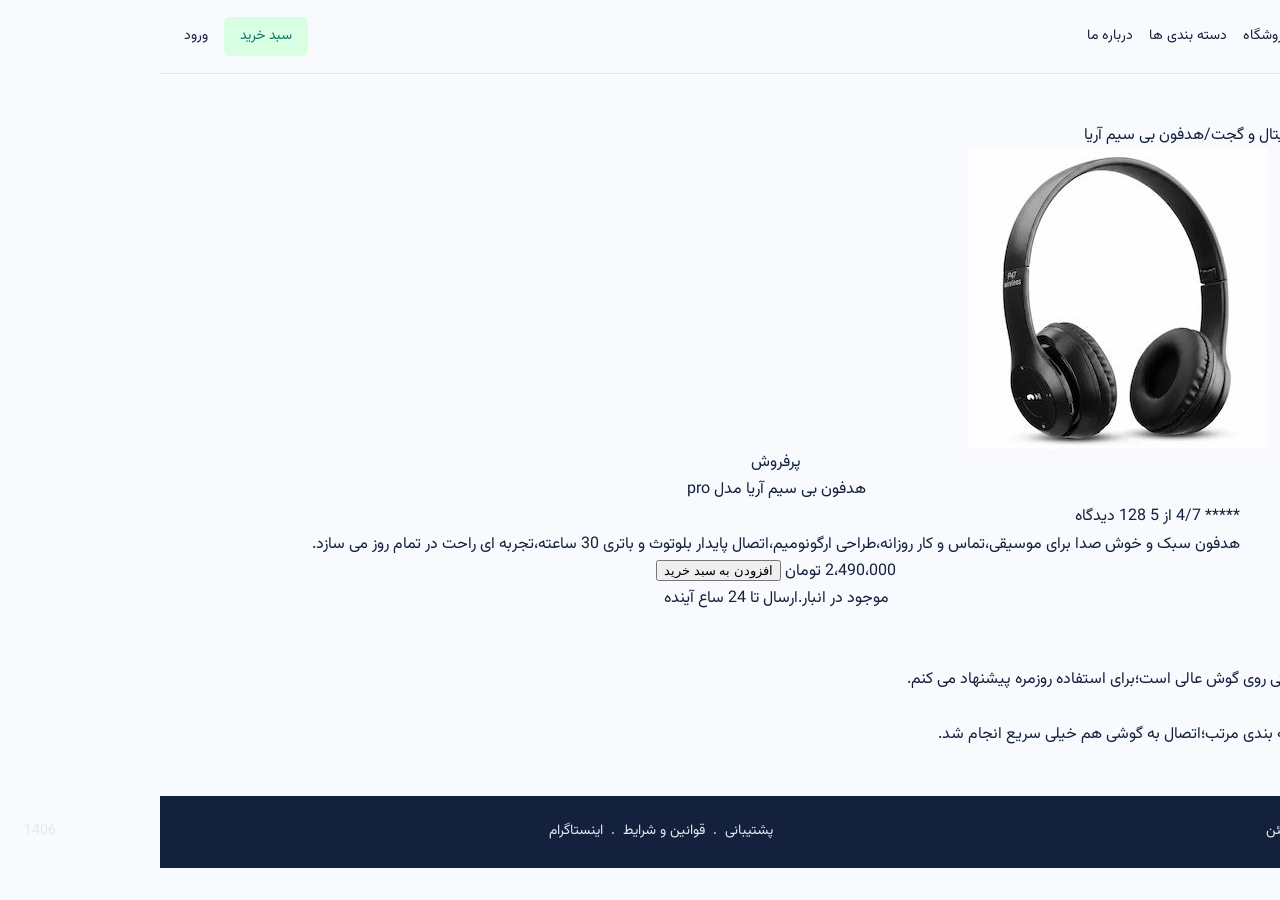
==== product.html @ 800656cb "completing product.html interactive gallery with radio" ====
<!DOCTYPE html>
<html lang="fa" dir="rtl">
  <head>
    <meta charset="UTF-8" />
    <meta http-equiv="X-UA-Compatible" content="IE=edge" />
    <meta name="viewport" content="width=device-width, initial-scale=1.0" />
    <title>بازارینو/هدفون بی سیم آریا</title>
    <link rel="stylesheet" href="./css/reset.css" />
    <link rel="stylesheet" href="./css/style.css" />
  </head>
  <body>
    <header class="header">
      <div class="header__inner">
        <a href="#" class="header__logo">بازارینو</a>
        <nav class="header-nav">
          <a href="#" class="header__link">خانه</a>
          <a href="#" class="header__link">فروشگاه</a>
          <a href="#" class="header__link">دسته بندی ها </a>
          <a href="#" class="header__link">درباره ما</a>
        </nav>
        <div class="header__actions">
          <a href="./register.html" class="header__cart">سبد خرید</a>
          <a href="#" class="header__login">ورود</a>
        </div>
      </div>
    </header>
    <main class="main">
      <div class="container">
        <nav class="breadcrumb">خانه/دیجیتال و گجت/هدفون بی سیم آریا</nav>
        <section class="product">
            <div class="gallery">
                <input type="radio" class="gallery__radio" name="gallery" id="img1" checked>
                <input type="radio" class="gallery__radio" name="gallery" id="img2">
                <input type="radio" class="gallery__radio" name="gallery" id="img3">
                <div class="gallery__thumbs">
                    <label for="img1" class="gallery__thumb gallery__thumb--1"><img src="./asset/headphone.jpg" alt="headphone front view"/></label>
                    <label for="img2" class="gallery__thumb gallery__thumb--2"><img src="./asset/headphone-2.jpg" alt="headphone white view"/></label>
                    <label for="img3" class="gallery__thumb gallery__thumb--3"><img src="./asset/headphone-3.jpg" alt="headphone top view"/></label>
                </div>
                <div class="gallery__main">
                    <div class="gallery__slide gallery__slide--1"><img src="./asset/headphone.jpg" alt="headphone front view"/></div>
                    <div class="gallery__slide gallery__slide--2"><img src="./asset/headphone-2.jpg" alt="headphone white view"/></div>
                    <div class="gallery__slide gallery__slide--3"><img src="./asset/headphone-3.jpg" alt="headphone top view"/></div>
                </div>
            </div>
            <div class="product__info">
              <span class="badge">پرفروش</span>
              <h1 class="priduct__title">هدفون بی سیم آریا مدل pro</h1>
              <div class="product__rating">
                <span class="product__stars">*****</span>
                <span class="product__score">4/7 از 5</span>
                <span class="product__count">128 دیدگاه</span>
                <p class="product__description">
                  هدفون سبک و خوش صدا برای موسیقی،تماس و کار روزانه،طراحی
                  ارگونومیم،اتصال پایدار بلوتوث و باتری 30 ساعته،تجربه ای راحت در
                  تمام روز می سازد.
                </p>
              </div>
              <div class="product__buy">
                <span class="product__price">2،490،000 تومان</span>
                <button class="button__button--primary" type="button">
                  افزودن به سبد خرید
                </button>
              </div>
              <p class="product__availabel">
                موجود در انبار.ارسال تا 24 ساع آینده
              </p>
            </div>
            </div>
        </section>
        <section class="reviews">
          <h2 class="review__title">دیدگاه کاربران</h2>
          <article class="review">
            <div class="review__header">
              <span class="review__autor">رها محمدی</span>
              <span class="review__rate">*****</span>
              <p class="review__text">
                کیفیت صدا و راحتی روی گوش عالی است؛برای استفاده روزمره پیشنهاد
                می کنم.
              </p>
            </div>
          </article>
          <article class="review">
            <div class="review__header">
              <span class="review__autor">امیر رضایی</span>
              <span class="review__rate">*****</span>
              <p class="review__text">
                باتری خوب و بسته بندی مرتب؛اتصال به گوشی هم خیلی سریع انجام شد.
              </p>
            </div>
          </article>
        </section>
      </div>
    </main>
    <footer class="footer">
      <div class="footer__inner">
        <p class="footer__text">بازارینو؛خرید ساده و مطمئن</p>
        <ul class="footer__links">
          <li><a href="#"></a>پشتیبانی</li>
          <li><a href="#"></a>قوانین و شرایط</li>
          <li><a href="#"></a>اینستاگرام</li>
        </ul>
        <p class="footer__year">1406</p>
      </div>
    </footer>
  </body>
</html>
---- css/style.css ----
* {
  box-sizing: border-box;
}
@font-face {
  font-family: Vazirmatn;
  src: url(../fonts/webfonts/Vazirmatn-Regular.woff2);
  font-weight: 400;
  font-display: swap;
}
@font-face {
  font-family: Vazirmatn;
  src: url(../fonts/webfonts/Vazirmatn-ExtraBold.woff2);
  font-weight: 600;
  font-display: swap;
}
@font-face {
  font-family: Vazirmatn;
  src: url(../fonts/webfonts/Vazirmatn-ExtraBold.woff2);
  font-weight: 800;
}
/*====css var====*/
:root {
  --color-bg: #f8fafd;
  --color-surface: #f8fafd;
  --color-text: #14213d;
  --color-text-muted: #64748b;
  --color-primary: #0f766e;
  --color-primary-hover: #f59e0b;
  --color-border: #e5e7eb;
  --color-footer: #01172a;
  --color-footer-text: #e2e8f0;

  --space-0: 4px;
  --space-1: 8px;
  --space-2: 16px;
  --space-3: 24px;
  --space-4: 32px;
  --space-5: 48px;

  --radius: 6px;
  --radious-2: 12px;
}
/*=========base==========*/
body {
  font-family: Vazirmatn;
  background: var(--color-bg);
  color: var(--color-text);
  line-height: 1.7;
  min-width: 100vh;
  display: flex;
  flex-direction: column;
}
.main {
  flex: 1;
  padding: var(--space-5);
}
.contaner {
  margin: 0 auto;
  padding: var(--space-3) var(--space-2);
}
a {
  color: inherit;
  text-decoration: none;
}
/*=======header=======*/
.header {
  background-color: var(--color-surface);
  border-bottom: 1px solid var(--color-border);
}
.header__inner {
  max-width: 1440px;
  margin: 0 auto;
  display: flex;
  align-items: center;
  gap: var(--space-3);
  padding: var(--space-2) var(--space-3);
}
.header__logo {
  font-weight: 600;
  font-size: 1.5rem;
  color: var(--color-primary);
}
.header-nav {
  display: flex;
  flex-direction: row;
  justify-content: center;
  white-space: nowrap;
  gap: var(--space-2);
  font-size: 0.875rem;
}
.header__actions {
  display: flex;
  flex-direction: row;
  align-items: center;
  justify-content: flex-end;
  gap: var(--space-2);
  font-size: 0.875rem;
  width: 100%;
}
.header__cart {
  background-color: #d9ffe2;
  padding: var(--space-1) var(--space-2);
  border-radius: var(--radius);
  color: var(--color-primary);
}
.header__cart:hover {
  background-color: #d2f0e5;
}
.header__login:hover {
  color: var(--color-primary);
}
/*==============main-title==============*/
.container {
  margin-right: var(--space-5);
}
.guid {
  margin-top: var(--space-4);
  font-size: 0.875rem;
  color: var(--color-text-muted);
}
.page__title {
  font-weight: 800;
  font-size: 2rem;
  margin: var(--space-2) 0;
}
.page__subtitle {
  font-size: 0.875rem;
  color: var(--color-text-muted);
}
/*========catalog=========*/
.catalog {
  margin-top: var(--space-2);
  display: flex;
  gap: var(--space-3);
  align-items: flex-start;
}
.catalog__content {
  flex: 1;
  min-width: 0;
}
.catalog__grid {
  display: grid;
  grid-template-columns: repeat(3, 1fr);
  gap: var(--space-3);
  margin-bottom: var(--space-5);
}
/*=============sidebar===========*/
.sidebar {
  border: 1px solid var(--color-border);
  border-radius: var(--radious-2);
  display: flex;
  flex-direction: column;
  width: 250px;
  padding: var(--space-3);
}
.sidebar__title {
  font-size: 1.125rem;
  font-weight: 600;
  margin-bottom: var(--space-3);
}
.sidebar__group {
  margin: 0 0 var(--space-2);
}
.sidebar__legend {
  margin-bottom: var(--space-1);
  font-weight: 600;
  font-size: 0.875;
}
.check__label {
  color: var(--color-text-muted);
}
.radio__label {
  color: var(--color-text-muted);
}
/*==========toolbar============*/
.toolbar {
  margin-bottom: var(--space-2);
}
.toolbar__search {
  width: 100%;
  padding: var(--space-1);
  margin-bottom: var(--space-2);
  border: 1px solid var(--color-border);
  border-radius: var(--radius);
  font: inherit;
  background-color: var(--color-surface);
  color: var(--color-text);
}
.toolbar__row {
  display: flex;
  justify-content: space-between;
  align-items: center;
  font-size: 0.875rem;
  color: var(--color-text-muted);
}
.toolbar__select {
  font: inherit;
  border: 0;
  background: transparent;
  color: inherit;
}
/*=============card=========*/
.product-card {
  background-color: var(--color-surface);
  border: 1px solid var(--color-border);
  border-radius: var(--radious-2);
  overflow: hidden;
}
.product-card__image {
  width: 100%;
  height: 250px;
  object-fit: contain;
}
.product-card__body {
  padding: var(--space-2);
  display: flex;
  flex-direction: column;
  align-items: flex-start;
  gap: var(--space-1);
}
.product-card__title {
  font-weight: 600;
}
.product-card__text {
  width: 100%;
  display: flex;
  justify-content: space-between;
  align-items: center;
}
.product-card__price {
  font-weight: 600;
}
.product-card__rating {
  font-size: 0.875rem;
  color: #b45309;
}
.product-card__badge {
  background: #dcfce7;
  color: #166534;
  font-size: 0.75rem;
  padding: 2px var(--space-1);
  border-radius: 100px;
}
/*=======checkbox and radio======*/
.check,
.radio {
  display: flex;
  gap: var(--space-1);
  padding: 4px 0;
  font-size: 0.875rem;
  position: relative;
  cursor: pointer;
}
.check__input,
.radio__input {
  width: 18px;
  height: 18px;
  opacity: 0;
  position: absolute;
  cursor: pointer;
}
.check__box,
.radio__dot {
  width: 18px;
  height: 18px;
  border: 2px solid var(--color-border);
  flex-shrink: 0;
  display: inline-flex;
  justify-content: center;
  align-items: center;
}
.check__box {
  border-radius: 4px;
}
.radio__dot {
  border-radius: 50%;
}
.check__input:checked + .check__box {
  background-color: var(--color-primary);
  border-color: var(--color-primary);
}
.check__input:checked + .check__box::after {
  content: "";
  width: 4px;
  height: 8px;
  border: solid #fff;
  border-width: 0 2px 2px 0;
  transform: rotate(45deg);
  margin-bottom: 2px;
}
.radio__input:checked + .radio__dot {
  border-color: var(--color-primary);
}
.radio__input:checked + .radio__dot::after {
  content: "";
  width: 8px;
  height: 8px;
  border-radius: 50%;
  background-color: var(--color-primary);
}
/*========footer=======*/
.footer {
  background-color: var(--color-text);
  color: var(--color-footer-text);
  font-size: 0.875rem;
}
.footer__inner {
  width: 1440px;
  display: flex;
  flex-direction: row;
  justify-content: space-between;
  align-items: center;
  margin: 0 auto;
  gap: var(--space-1);
  padding: var(--space-3);
}
.footer__links {
  display: flex;
  gap: var(--space-1);
}
.footer__links li + li::before {
  content: ".";
  margin-inline-end: var(--space-1);
}
/*=========product css ========*/
.gallery {
  display: flex;
  width: 450px;
  gap: var(--space-2);
  flex-shrink: 0;
  position: relative;
}
.gallery__radio {
  position: absolute;
  opacity: 0;
  pointer-events: none;
}
.gallery__thumbs {
  display: flex;
  flex-direction: column;
  gap: var(--space-1);
}
.gallery__thumb {
  width: 60px;
  height: 60px;
  display: flex;
  justify-content: center;
  align-items: center;
  cursor: pointer;
  overflow: hidden;
  border: 1px solid var(--color-border);
  border-radius: var(--radious-2);
}
.gallery__thumb img {
  width: 100%;
  height: 100%;
  object-fit: contain;
  padding: var(--space-1);
}
.gallery__main {
  flex: 1;
  min-width: 0;
  height: 300px;
  overflow: hidden;
}
.gallery__slide {
  width: 100%;
  height: 100%;
  display: none;
}
#img1:checked ~ .gallery__main .gallery__slide--1 {
  display: block;
}
#img2:checked ~ .gallery__main .gallery__slide--2 {
  display: block;
}
#img3:checked ~ .gallery__main .gallery__slide--3 {
  display: block;
}
.gallery__thumb:hover {
border-color: var(--color-primary);
}
.product__info {
  flex: 1;
  display: flex;
  flex-direction: column;
  justify-content: center;
  align-items: center;
  min-width: 0;
}
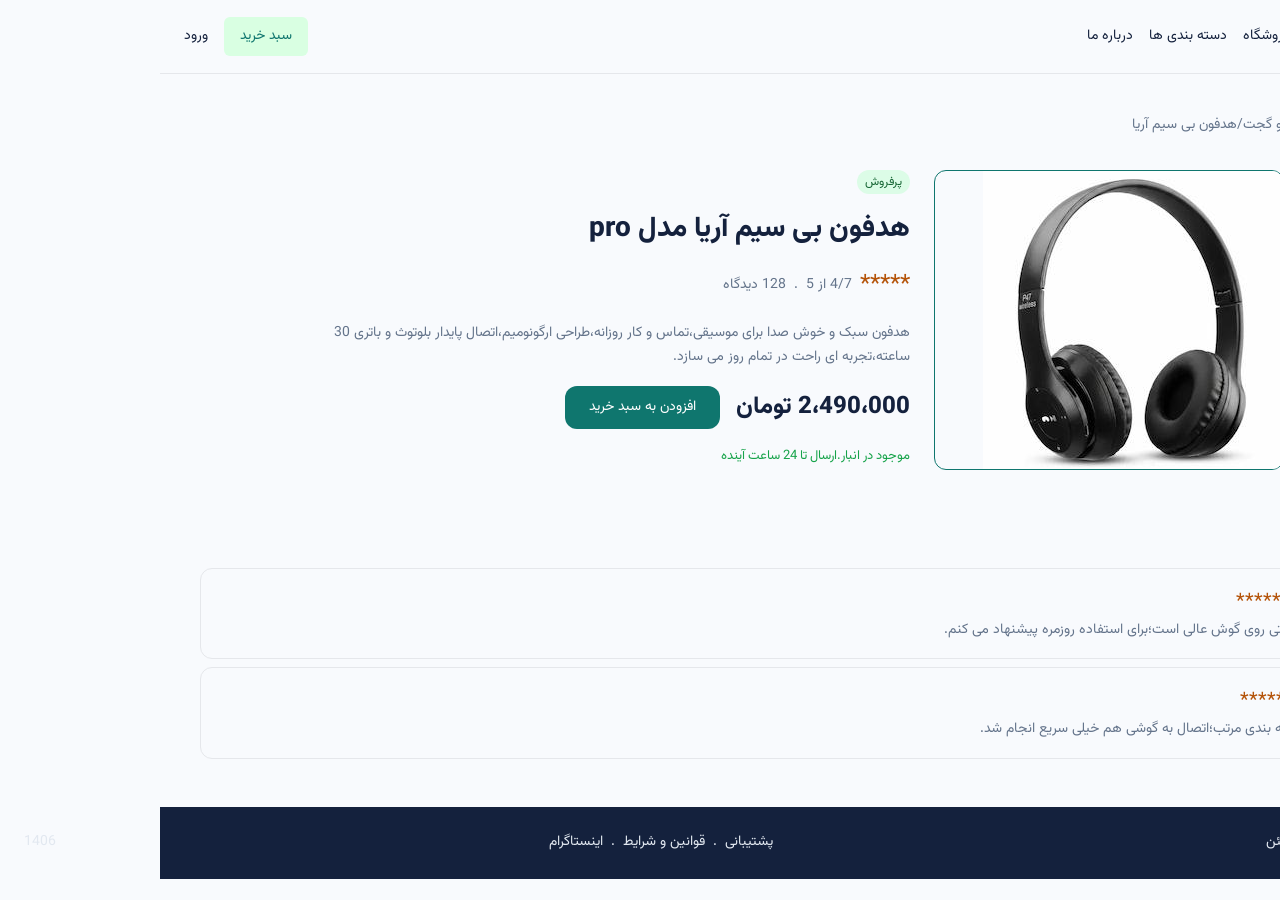
==== commit 0f49e3eb: "completing product details and button style in css" ====
--- a/product.html
+++ b/product.html
@@ -45,25 +45,27 @@
             </div>
             <div class="product__info">
               <span class="badge">پرفروش</span>
-              <h1 class="priduct__title">هدفون بی سیم آریا مدل pro</h1>
+              <h1 class="product__title">هدفون بی سیم آریا مدل pro</h1>
               <div class="product__rating">
                 <span class="product__stars">*****</span>
                 <span class="product__score">4/7 از 5</span>
                 <span class="product__count">128 دیدگاه</span>
-                <p class="product__description">
-                  هدفون سبک و خوش صدا برای موسیقی،تماس و کار روزانه،طراحی
-                  ارگونومیم،اتصال پایدار بلوتوث و باتری 30 ساعته،تجربه ای راحت در
-                  تمام روز می سازد.
-                </p>
               </div>
+              <div class="description">
+                <p class="description__info">
+                    هدفون سبک و خوش صدا برای موسیقی،تماس و کار روزانه،طراحی
+                    ارگونومیم،اتصال پایدار بلوتوث و باتری 30 ساعته،تجربه ای راحت در
+                    تمام روز می سازد.
+                  </p>
+            </div>
               <div class="product__buy">
                 <span class="product__price">2،490،000 تومان</span>
-                <button class="button__button--primary" type="button">
+                <button class="button button--primary" type="button">
                   افزودن به سبد خرید
                 </button>
               </div>
-              <p class="product__availabel">
-                موجود در انبار.ارسال تا 24 ساع آینده
+              <p class="product__stock">
+                موجود در انبار.ارسال تا 24 ساعت آینده
               </p>
             </div>
             </div>
@@ -72,7 +74,7 @@
           <h2 class="review__title">دیدگاه کاربران</h2>
           <article class="review">
             <div class="review__header">
-              <span class="review__autor">رها محمدی</span>
+              <span class="review__author">رها محمدی</span>
               <span class="review__rate">*****</span>
               <p class="review__text">
                 کیفیت صدا و راحتی روی گوش عالی است؛برای استفاده روزمره پیشنهاد
@@ -82,7 +84,7 @@
           </article>
           <article class="review">
             <div class="review__header">
-              <span class="review__autor">امیر رضایی</span>
+              <span class="review__author">امیر رضایی</span>
               <span class="review__rate">*****</span>
               <p class="review__text">
                 باتری خوب و بسته بندی مرتب؛اتصال به گوشی هم خیلی سریع انجام شد.
--- a/css/style.css
+++ b/css/style.css
@@ -35,12 +35,23 @@
   --space-2: 16px;
   --space-3: 24px;
   --space-4: 32px;
-  --space-5: 48px;
+  --space-5: 40px;
+  --space-6: 48px;
 
   --radius: 6px;
   --radious-2: 12px;
+
+  --gallery-bg: linear-gradient(135deg, #e0f2fe, #ecfdf5);
+  --star: #b45309;
+  --stock: #16a34a;
+  --badge-bg: #dcfce7;
+  --badge-text: #166534;
+  --thumb-bg: #ffffff;
 }
 /*=========base==========*/
+html {
+  width: 100%;
+}
 body {
   font-family: Vazirmatn;
   background: var(--color-bg);
@@ -114,9 +125,11 @@
   margin-right: var(--space-5);
 }
 .guid {
-  margin-top: var(--space-4);
-  font-size: 0.875rem;
-  color: var(--color-text-muted);
+  font-size: 0.875rem;
+  color: var(--color-text-muted);
+  display: flex;
+  flex-direction: column;
+  justify-content: flex-start;
 }
 .page__title {
   font-weight: 800;
@@ -232,11 +245,11 @@
 }
 .product-card__rating {
   font-size: 0.875rem;
-  color: #b45309;
+  color: var(--star);
 }
 .product-card__badge {
-  background: #dcfce7;
-  color: #166534;
+  background: var(--badge-bg);
+  color: var(--badge-text);
   font-size: 0.75rem;
   padding: 2px var(--space-1);
   border-radius: 100px;
@@ -298,31 +311,18 @@
   border-radius: 50%;
   background-color: var(--color-primary);
 }
-/*========footer=======*/
-.footer {
-  background-color: var(--color-text);
-  color: var(--color-footer-text);
-  font-size: 0.875rem;
-}
-.footer__inner {
-  width: 1440px;
-  display: flex;
-  flex-direction: row;
-  justify-content: space-between;
-  align-items: center;
-  margin: 0 auto;
-  gap: var(--space-1);
-  padding: var(--space-3);
-}
-.footer__links {
-  display: flex;
-  gap: var(--space-1);
-}
-.footer__links li + li::before {
-  content: ".";
-  margin-inline-end: var(--space-1);
-}
-/*=========product css ========*/
+/*==============product css ==============*/
+.breadcrumb {
+  display: flex;
+  justify-content: flex-start;
+  font-size: 0.875rem;
+  color: var(--color-text-muted);
+  margin-bottom: var(--space-4);
+}
+.product {
+  display: flex;
+  align-items: flex-start;
+}
 .gallery {
   display: flex;
   width: 450px;
@@ -362,6 +362,7 @@
   min-width: 0;
   height: 300px;
   overflow: hidden;
+  margin-left: var(--space-3);
 }
 .gallery__slide {
   width: 100%;
@@ -370,21 +371,151 @@
 }
 #img1:checked ~ .gallery__main .gallery__slide--1 {
   display: block;
+  border: 1px solid var(--color-primary);
+  overflow: hidden;
+  border-radius: var(--radious-2);
+  object-fit: contain;
 }
 #img2:checked ~ .gallery__main .gallery__slide--2 {
   display: block;
+  border: 1px solid var(--color-primary);
+  overflow: hidden;
+  border-radius: var(--radious-2);
+  object-fit: contain;
 }
 #img3:checked ~ .gallery__main .gallery__slide--3 {
   display: block;
+  border: 1px solid var(--color-primary);
+  overflow: hidden;
+  border-radius: var(--radious-2);
+  object-fit: contain;
 }
 .gallery__thumb:hover {
 border-color: var(--color-primary);
 }
+#img1:checked ~ .gallery__thumbs .gallery__thumb--1,
+#img2:checked ~ .gallery__thumbs .gallery__thumb--2,
+#img3:checked ~ .gallery__thumbs .gallery__thumb--3 {
+  border-color: var(--color-primary);
+}
 .product__info {
   flex: 1;
+  min-width: 0;
   display: flex;
   flex-direction: column;
-  justify-content: center;
-  align-items: center;
-  min-width: 0;
-}+  align-items: flex-start;
+  gap: var(--space-2);
+}
+.product__title {
+  font-weight: 800;
+  font-size: 1.75rem;
+  line-height: 1.4;
+}
+.product__rating {
+  display: flex;
+  flex-direction: row;
+  align-items: center;
+  font-size: 0.875rem;
+  color: var(--color-text-muted);
+  gap: var(--space-1);
+}
+.product__stars {
+  color: var(--star);
+  font-size: 1.5rem;
+  display: flex;
+  align-items: center;
+  gap: 4px;
+}
+.product__count::before {
+  content: ".";
+margin-inline-end: var(--space-1);
+}
+.badge {
+  font-size: 0.75rem;
+  color: var(--badge-text);
+  background-color: var(--badge-bg);
+  padding:2px var(--space-1) ;
+  border-radius: 100px;
+}
+.description__info {
+  font-size: 0.875rem;
+  color: var(--color-text-muted);
+  max-width: 600px;
+}
+.product__buy {
+display: flex;
+gap: var(--space-2);
+align-items: center;
+}
+.product__price {
+  font-size: 1.5rem;
+  font-weight: 600;
+}
+.button {
+  padding: 10px var(--space-3);
+  font: inherit;
+  font-size: 0.875rem;
+  border: none;
+  border-radius: var(--radious-2);
+  background-color: var(--color-primary);
+  color: #ffffff;
+  cursor: pointer;
+}
+.button:hover {
+  background-color: var(--color-primary-hover);
+}
+.product__stock {
+  color: var(--stock);
+  font-size: 0.8125rem;
+}
+.reviews {
+  margin-top: var(--space-6);
+}
+.review__title {
+  font-weight: 600;
+  font-size: 1.25rem;
+  margin-bottom: var(--space-2);
+}
+.review {
+  background-color: var(--color-surface);
+  border: 1px solid var(--color-border);
+  padding: var(--space-2) var(--space-3);
+  border-radius: var(--radious-2);
+  margin-bottom: var(--space-1);
+}
+.review__author {
+  font-weight: 600;
+  margin-left: var(--space-2);
+}
+.review__rate {
+  font-size: 1.25rem;
+  color: var(--star);
+}
+.review__text {
+  font-size: 0.875rem;
+  color: var(--color-text-muted);
+}
+/*==============footer=============*/
+.footer {
+  background-color: var(--color-text);
+  color: var(--color-footer-text);
+  font-size: 0.875rem;
+}
+.footer__inner {
+  width: 1440px;
+  display: flex;
+  flex-direction: row;
+  justify-content: space-between;
+  align-items: center;
+  margin: 0 auto;
+  gap: var(--space-1);
+  padding: var(--space-3);
+}
+.footer__links {
+  display: flex;
+  gap: var(--space-1);
+}
+.footer__links li + li::before {
+  content: ".";
+  margin-inline-end: var(--space-1);
+}
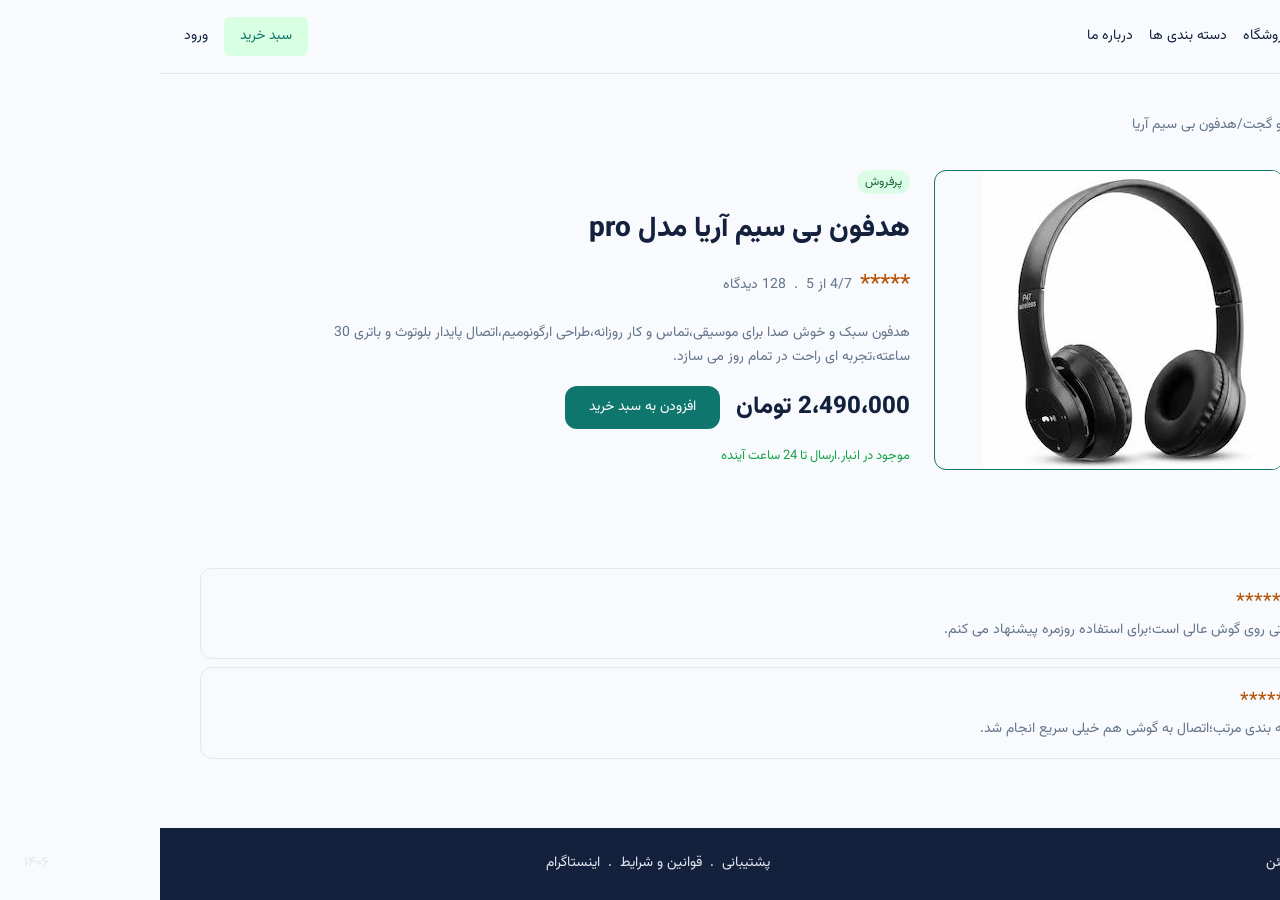
==== commit 7fc608d9: "fixing validation on the registration page" ====
--- a/product.html
+++ b/product.html
@@ -102,7 +102,7 @@
           <li><a href="#"></a>قوانین و شرایط</li>
           <li><a href="#"></a>اینستاگرام</li>
         </ul>
-        <p class="footer__year">1406</p>
+        <p class="footer__year">۱۴۰۶</p>
       </div>
     </footer>
   </body>
--- a/css/style.css
+++ b/css/style.css
@@ -40,6 +40,7 @@
 
   --radius: 6px;
   --radious-2: 12px;
+  --shadow: 0 2px 8px rgba(0, 0, 0, 0.08);
 
   --gallery-bg: linear-gradient(135deg, #e0f2fe, #ecfdf5);
   --star: #b45309;
@@ -47,6 +48,9 @@
   --badge-bg: #dcfce7;
   --badge-text: #166534;
   --thumb-bg: #ffffff;
+
+  --valid:#008000;
+  --invalid: #ff0000;
 }
 /*=========base==========*/
 html {
@@ -57,7 +61,7 @@
   background: var(--color-bg);
   color: var(--color-text);
   line-height: 1.7;
-  min-width: 100vh;
+  min-height: 100vh;
   display: flex;
   flex-direction: column;
 }
@@ -495,6 +499,92 @@
   font-size: 0.875rem;
   color: var(--color-text-muted);
 }
+/*============= register ============*/
+.main--center {
+  display: flex;
+  align-items: center;
+  justify-content: center;
+  padding: var(--space-4) var(--space-2);
+}
+.register {
+  border: 1px solid var(--color-border);
+  padding: var(--space-3);
+  border-radius: var(--radious-2);
+  width: 400px;
+  box-shadow: var(--shadow);
+}
+.register__title {
+  display: flex;
+  justify-content: center;
+  margin-bottom: var(--space-1);
+  font-weight: 600;
+  font-size: 1.25rem;
+}
+.register__subtitle {
+  display: flex;
+  justify-content: center;
+  font-size: 0.75rem;
+  color: var(--color-text-muted);
+  margin-bottom: var(--space-2);
+}
+.form__label {
+  font-weight: 600;
+  font-size: 0.75rem;
+}
+.form__input {
+  width: 100%;
+  padding: var(--space-1);
+  font: inherit;
+  direction: ltr;
+  font-size: 0.875rem;
+  border: 1px solid var(--color-border);
+  border-radius: var(--radious-2);
+  margin-bottom: var(--space-1);
+}
+.form__input::placeholder {
+  color: var(--color-text-muted);
+  opacity: 0.7;
+}
+.form__action {
+display: flex;
+justify-content: center;
+margin-top: var(--space-2);
+gap: var(--space-1);
+}
+.button__button--outline,
+.button__button--primary {
+padding:var(--space-1);
+width: 100%;
+border: 1px solid var(--color-border);
+cursor: pointer;
+border-radius: 8px;
+font: inherit;
+font-size: 0.875rem;
+font-weight: 600;
+}
+.button__button--primary {
+  color: #ffffff;
+  background-color: var(--color-primary);
+}
+.button__button--outline {
+  color: var(--color-primary);
+}
+.button__button--primary:hover {
+  background-color: var(--color-primary-hover);
+}
+.button__button--outline:hover {
+  border-color: var(--color-primary);
+}
+.form__input:focus {
+  outline: none;
+  border-color: var(--color-primary);
+}
+.form__input:invalid:not(:placeholder-shown) {
+  border-color: var(--invalid);
+}
+.form__input:valid:not(:placeholder-shown) {
+  border-color: var(--valid);
+}
 /*==============footer=============*/
 .footer {
   background-color: var(--color-text);
@@ -518,4 +608,4 @@
 .footer__links li + li::before {
   content: ".";
   margin-inline-end: var(--space-1);
-}
+}
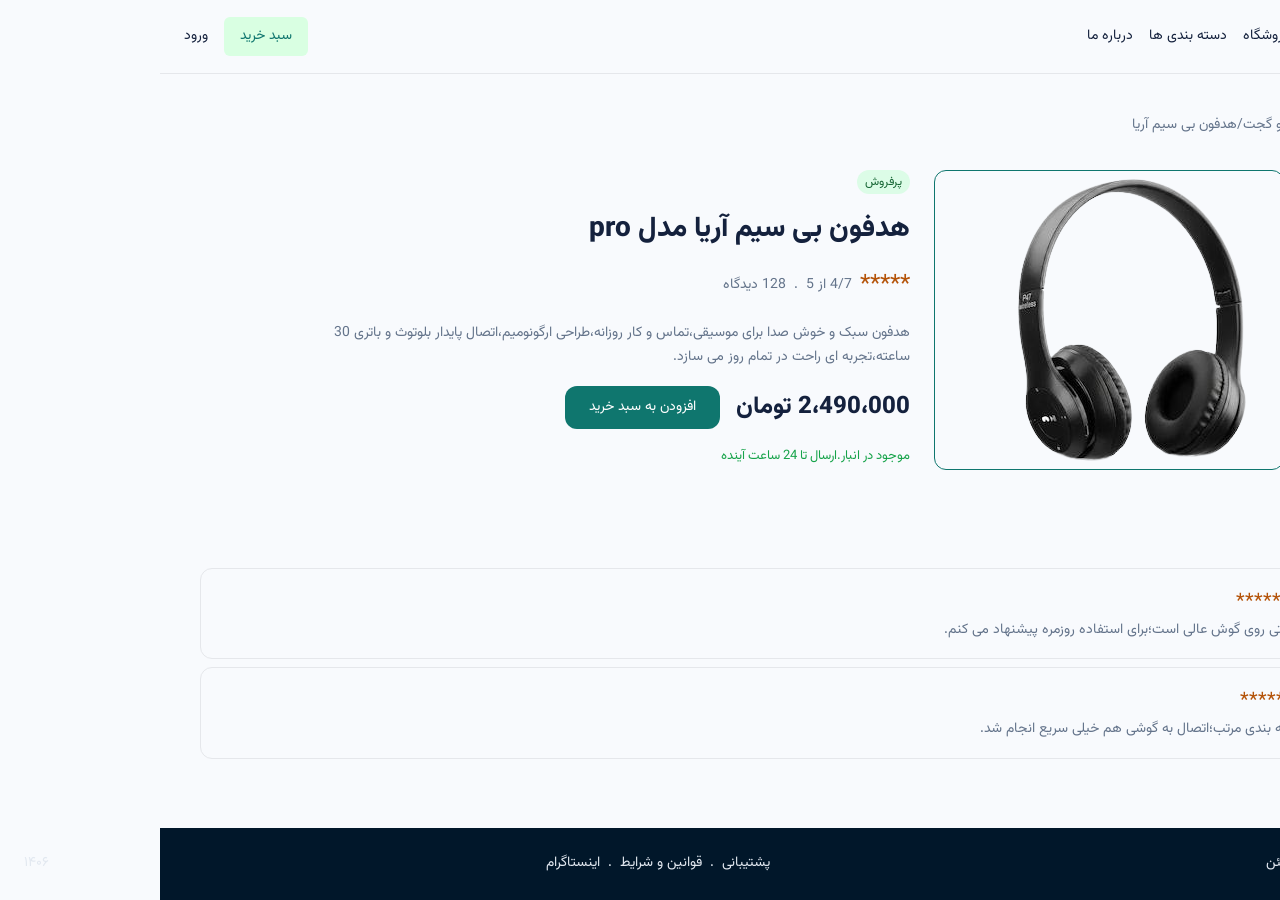
==== commit 9d8acd87: "editing images in index and product html" ====
--- a/product.html
+++ b/product.html
@@ -33,14 +33,14 @@
                 <input type="radio" class="gallery__radio" name="gallery" id="img2">
                 <input type="radio" class="gallery__radio" name="gallery" id="img3">
                 <div class="gallery__thumbs">
-                    <label for="img1" class="gallery__thumb gallery__thumb--1"><img src="./asset/headphone.jpg" alt="headphone front view"/></label>
-                    <label for="img2" class="gallery__thumb gallery__thumb--2"><img src="./asset/headphone-2.jpg" alt="headphone white view"/></label>
-                    <label for="img3" class="gallery__thumb gallery__thumb--3"><img src="./asset/headphone-3.jpg" alt="headphone top view"/></label>
+                    <label for="img1" class="gallery__thumb gallery__thumb--1"><img src="./asset/headphone.png" alt="headphone front view"/></label>
+                    <label for="img2" class="gallery__thumb gallery__thumb--2"><img src="./asset/headphone2.png" alt="headphone white view"/></label>
+                    <label for="img3" class="gallery__thumb gallery__thumb--3"><img src="./asset/headphone3.png" alt="headphone top view"/></label>
                 </div>
                 <div class="gallery__main">
-                    <div class="gallery__slide gallery__slide--1"><img src="./asset/headphone.jpg" alt="headphone front view"/></div>
-                    <div class="gallery__slide gallery__slide--2"><img src="./asset/headphone-2.jpg" alt="headphone white view"/></div>
-                    <div class="gallery__slide gallery__slide--3"><img src="./asset/headphone-3.jpg" alt="headphone top view"/></div>
+                    <div class="gallery__slide gallery__slide--1"><img src="./asset/headphone.png" alt="headphone front view"/></div>
+                    <div class="gallery__slide gallery__slide--2"><img src="./asset/headphone2.png" alt="headphone white view"/></div>
+                    <div class="gallery__slide gallery__slide--3"><img src="./asset/headphone3.png" alt="headphone top view"/></div>
                 </div>
             </div>
             <div class="product__info">
--- a/css/style.css
+++ b/css/style.css
@@ -29,6 +29,8 @@
   --color-border: #e5e7eb;
   --color-footer: #01172a;
   --color-footer-text: #e2e8f0;
+  --cart-bg: #d9ffe2;
+  --cart-bg-hover: #d2f0e5;
 
   --space-0: 4px;
   --space-1: 8px;
@@ -49,6 +51,7 @@
   --badge-text: #166534;
   --thumb-bg: #ffffff;
 
+
   --valid:#008000;
   --invalid: #ff0000;
 }
@@ -113,13 +116,13 @@
   width: 100%;
 }
 .header__cart {
-  background-color: #d9ffe2;
+  background-color: var(--cart-bg);
   padding: var(--space-1) var(--space-2);
   border-radius: var(--radius);
   color: var(--color-primary);
 }
 .header__cart:hover {
-  background-color: #d2f0e5;
+  background-color: var(--cart-bg-hover);
 }
 .header__login:hover {
   color: var(--color-primary);
@@ -540,6 +543,7 @@
   border: 1px solid var(--color-border);
   border-radius: var(--radious-2);
   margin-bottom: var(--space-1);
+  background-color: var(--color-surface);
 }
 .form__input::placeholder {
   color: var(--color-text-muted);
@@ -568,6 +572,7 @@
 }
 .button__button--outline {
   color: var(--color-primary);
+  background-color: var(--color-surface);
 }
 .button__button--primary:hover {
   background-color: var(--color-primary-hover);
@@ -587,7 +592,7 @@
 }
 /*==============footer=============*/
 .footer {
-  background-color: var(--color-text);
+  background-color: var(--color-footer);
   color: var(--color-footer-text);
   font-size: 0.875rem;
 }
@@ -608,4 +613,24 @@
 .footer__links li + li::before {
   content: ".";
   margin-inline-end: var(--space-1);
+}
+@media (prefers-color-scheme: dark) {
+  :root {
+    --color-bg: #0f172a;
+    --color-surface: #1e293b;
+    --color-text: #e2e8f0;
+    --color-text-muted: #94a3b8;
+    --color-primary: #2dd4bf;
+    --color-primary-hover: #5eead4; 
+    --color-border: #334155;
+    --color-footer: #020617;
+    --shadow: 0 2px 8px rgba(0, 0, 0, 0.4);
+    --cart-bg:#064e3b ;
+    --cart-bg-hover: #065f46 ;
+    --star: #fbbf24;
+    --stock: #4ade80;
+    --badge-bg: #064e3b;
+    --badge-text: #6ee7b7;
+    --thumb-bg: #1e293b;
+  }
 }
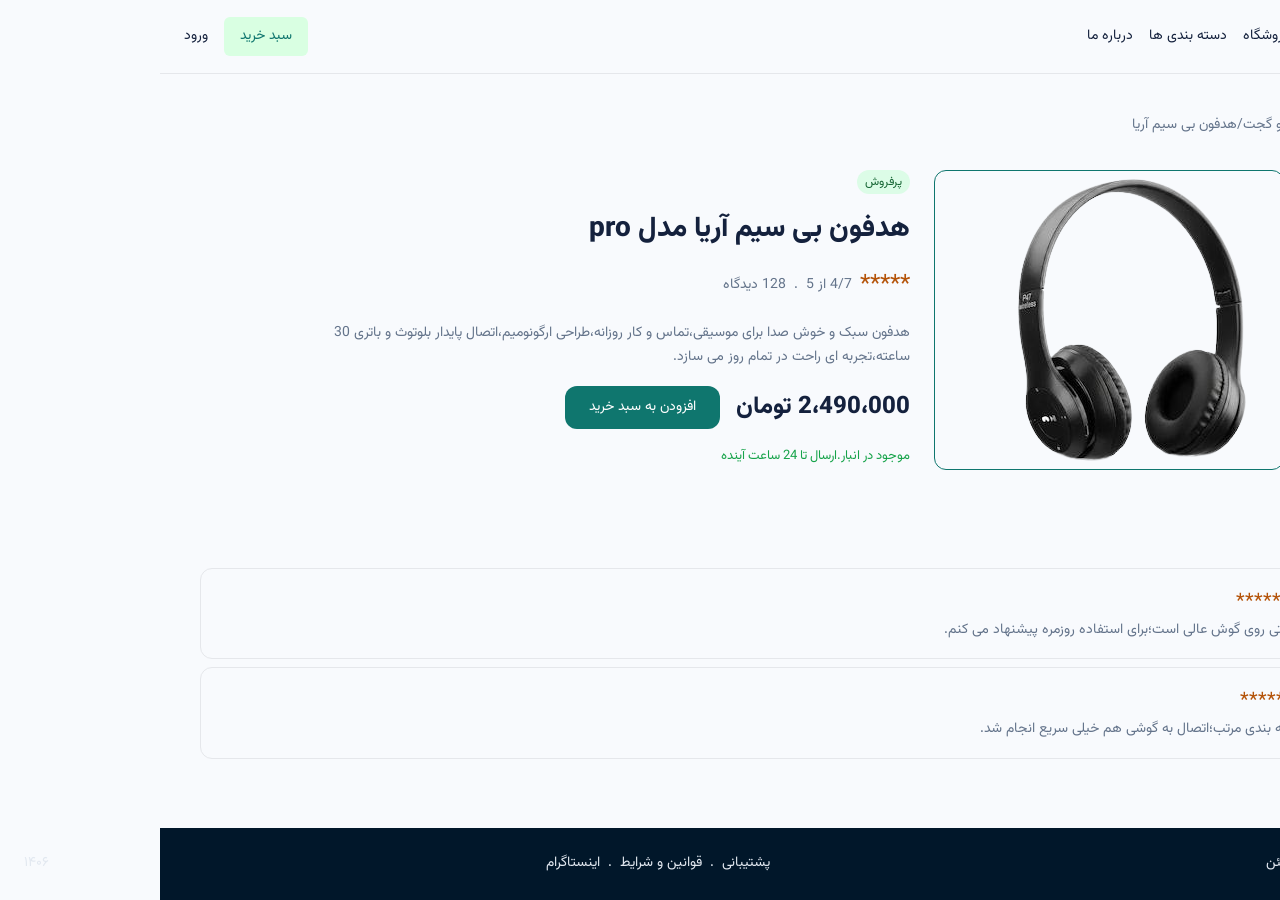
==== commit 58dd8f46: "adding responsive with media query at 768 and 480 pixels" ====
--- a/product.html
+++ b/product.html
@@ -1,109 +1,117 @@
 <!DOCTYPE html>
 <html lang="fa" dir="rtl">
-  <head>
-    <meta charset="UTF-8" />
-    <meta http-equiv="X-UA-Compatible" content="IE=edge" />
-    <meta name="viewport" content="width=device-width, initial-scale=1.0" />
-    <title>بازارینو/هدفون بی سیم آریا</title>
-    <link rel="stylesheet" href="./css/reset.css" />
-    <link rel="stylesheet" href="./css/style.css" />
-  </head>
-  <body>
-    <header class="header">
-      <div class="header__inner">
-        <a href="#" class="header__logo">بازارینو</a>
-        <nav class="header-nav">
-          <a href="#" class="header__link">خانه</a>
-          <a href="#" class="header__link">فروشگاه</a>
-          <a href="#" class="header__link">دسته بندی ها </a>
-          <a href="#" class="header__link">درباره ما</a>
-        </nav>
-        <div class="header__actions">
-          <a href="./register.html" class="header__cart">سبد خرید</a>
-          <a href="#" class="header__login">ورود</a>
+
+<head>
+  <meta charset="UTF-8" />
+  <meta http-equiv="X-UA-Compatible" content="IE=edge" />
+  <meta name="viewport" content="width=device-width, initial-scale=1.0" />
+  <title>بازارینو/هدفون بی سیم آریا</title>
+  <link rel="stylesheet" href="./css/reset.css" />
+  <link rel="stylesheet" href="./css/style.css" />
+</head>
+
+<body>
+  <header class="header">
+    <div class="header__inner">
+      <a href="#" class="header__logo">بازارینو</a>
+      <nav class="header-nav">
+        <a href="#" class="header__link">خانه</a>
+        <a href="#" class="header__link">فروشگاه</a>
+        <a href="#" class="header__link">دسته بندی ها </a>
+        <a href="#" class="header__link">درباره ما</a>
+      </nav>
+      <div class="header__actions">
+        <a href="./register.html" class="header__cart">سبد خرید</a>
+        <a href="#" class="header__login">ورود</a>
+      </div>
+    </div>
+  </header>
+  <main class="main">
+    <div class="container">
+      <nav class="breadcrumb">خانه/دیجیتال و گجت/هدفون بی سیم آریا</nav>
+      <section class="product">
+        <div class="gallery">
+          <input type="radio" class="gallery__radio" name="gallery" id="img1" checked>
+          <input type="radio" class="gallery__radio" name="gallery" id="img2">
+          <input type="radio" class="gallery__radio" name="gallery" id="img3">
+          <div class="gallery__thumbs">
+            <label for="img1" class="gallery__thumb gallery__thumb--1"><img src="./asset/headphone.png"
+                alt="headphone front view" /></label>
+            <label for="img2" class="gallery__thumb gallery__thumb--2"><img src="./asset/headphone2.png"
+                alt="headphone white view" /></label>
+            <label for="img3" class="gallery__thumb gallery__thumb--3"><img src="./asset/headphone3.png"
+                alt="headphone top view" /></label>
+          </div>
+          <div class="gallery__main">
+            <div class="gallery__slide gallery__slide--1"><img src="./asset/headphone.png" alt="headphone front view" />
+            </div>
+            <div class="gallery__slide gallery__slide--2"><img src="./asset/headphone2.png"
+                alt="headphone white view" /></div>
+            <div class="gallery__slide gallery__slide--3"><img src="./asset/headphone3.png" alt="headphone top view" />
+            </div>
+          </div>
         </div>
-      </div>
-    </header>
-    <main class="main">
-      <div class="container">
-        <nav class="breadcrumb">خانه/دیجیتال و گجت/هدفون بی سیم آریا</nav>
-        <section class="product">
-            <div class="gallery">
-                <input type="radio" class="gallery__radio" name="gallery" id="img1" checked>
-                <input type="radio" class="gallery__radio" name="gallery" id="img2">
-                <input type="radio" class="gallery__radio" name="gallery" id="img3">
-                <div class="gallery__thumbs">
-                    <label for="img1" class="gallery__thumb gallery__thumb--1"><img src="./asset/headphone.png" alt="headphone front view"/></label>
-                    <label for="img2" class="gallery__thumb gallery__thumb--2"><img src="./asset/headphone2.png" alt="headphone white view"/></label>
-                    <label for="img3" class="gallery__thumb gallery__thumb--3"><img src="./asset/headphone3.png" alt="headphone top view"/></label>
-                </div>
-                <div class="gallery__main">
-                    <div class="gallery__slide gallery__slide--1"><img src="./asset/headphone.png" alt="headphone front view"/></div>
-                    <div class="gallery__slide gallery__slide--2"><img src="./asset/headphone2.png" alt="headphone white view"/></div>
-                    <div class="gallery__slide gallery__slide--3"><img src="./asset/headphone3.png" alt="headphone top view"/></div>
-                </div>
-            </div>
-            <div class="product__info">
-              <span class="badge">پرفروش</span>
-              <h1 class="product__title">هدفون بی سیم آریا مدل pro</h1>
-              <div class="product__rating">
-                <span class="product__stars">*****</span>
-                <span class="product__score">4/7 از 5</span>
-                <span class="product__count">128 دیدگاه</span>
-              </div>
-              <div class="description">
-                <p class="description__info">
-                    هدفون سبک و خوش صدا برای موسیقی،تماس و کار روزانه،طراحی
-                    ارگونومیم،اتصال پایدار بلوتوث و باتری 30 ساعته،تجربه ای راحت در
-                    تمام روز می سازد.
-                  </p>
-            </div>
-              <div class="product__buy">
-                <span class="product__price">2،490،000 تومان</span>
-                <button class="button button--primary" type="button">
-                  افزودن به سبد خرید
-                </button>
-              </div>
-              <p class="product__stock">
-                موجود در انبار.ارسال تا 24 ساعت آینده
-              </p>
-            </div>
-            </div>
-        </section>
-        <section class="reviews">
-          <h2 class="review__title">دیدگاه کاربران</h2>
-          <article class="review">
-            <div class="review__header">
-              <span class="review__author">رها محمدی</span>
-              <span class="review__rate">*****</span>
-              <p class="review__text">
-                کیفیت صدا و راحتی روی گوش عالی است؛برای استفاده روزمره پیشنهاد
-                می کنم.
-              </p>
-            </div>
-          </article>
-          <article class="review">
-            <div class="review__header">
-              <span class="review__author">امیر رضایی</span>
-              <span class="review__rate">*****</span>
-              <p class="review__text">
-                باتری خوب و بسته بندی مرتب؛اتصال به گوشی هم خیلی سریع انجام شد.
-              </p>
-            </div>
-          </article>
-        </section>
-      </div>
-    </main>
-    <footer class="footer">
-      <div class="footer__inner">
-        <p class="footer__text">بازارینو؛خرید ساده و مطمئن</p>
-        <ul class="footer__links">
-          <li><a href="#"></a>پشتیبانی</li>
-          <li><a href="#"></a>قوانین و شرایط</li>
-          <li><a href="#"></a>اینستاگرام</li>
-        </ul>
-        <p class="footer__year">۱۴۰۶</p>
-      </div>
-    </footer>
-  </body>
+        <div class="product__info">
+          <span class="badge">پرفروش</span>
+          <h1 class="product__title">هدفون بی سیم آریا مدل pro</h1>
+          <div class="product__rating">
+            <span class="product__stars">*****</span>
+            <span class="product__score">4/7 از 5</span>
+            <span class="product__count">128 دیدگاه</span>
+          </div>
+          <div class="description">
+            <p class="description__info">
+              هدفون سبک و خوش صدا برای موسیقی،تماس و کار روزانه،طراحی
+              ارگونومیم،اتصال پایدار بلوتوث و باتری 30 ساعته،تجربه ای راحت در
+              تمام روز می سازد.
+            </p>
+          </div>
+          <div class="product__buy">
+            <span class="product__price">2،490،000 تومان</span>
+            <button class="button button--primary" type="button">
+              افزودن به سبد خرید
+            </button>
+          </div>
+          <p class="product__stock">
+            موجود در انبار.ارسال تا 24 ساعت آینده
+          </p>
+        </div>
+    </div>
+    </section>
+    <section class="reviews">
+      <h2 class="review__title">دیدگاه کاربران</h2>
+      <article class="review">
+        <div class="review__header">
+          <span class="review__author">رها محمدی</span>
+          <span class="review__rate">*****</span>
+          <p class="review__text">
+            کیفیت صدا و راحتی روی گوش عالی است؛برای استفاده روزمره پیشنهاد
+            می کنم.
+          </p>
+        </div>
+      </article>
+      <article class="review">
+        <div class="review__header">
+          <span class="review__author">امیر رضایی</span>
+          <span class="review__rate">*****</span>
+          <p class="review__text">
+            باتری خوب و بسته بندی مرتب؛اتصال به گوشی هم خیلی سریع انجام شد.
+          </p>
+        </div>
+      </article>
+    </section>
+    </div>
+  </main>
+  <footer class="footer">
+    <div class="footer__inner">
+      <p class="footer__text">بازارینو؛خرید ساده و مطمئن</p>
+      <ul class="footer__links">
+        <li><a href="#"></a>پشتیبانی</li>
+        <li><a href="#"></a>قوانین و شرایط</li>
+        <li><a href="#"></a>اینستاگرام</li>
+      </ul>
+      <p class="footer__year">۱۴۰۶</p>
+    </div>
+  </footer>
+</body>
 </html>
--- a/css/style.css
+++ b/css/style.css
@@ -51,8 +51,7 @@
   --badge-text: #166534;
   --thumb-bg: #ffffff;
 
-
-  --valid:#008000;
+  --valid: #008000;
   --invalid: #ff0000;
 }
 /*=========base==========*/
@@ -230,6 +229,7 @@
   width: 100%;
   height: 250px;
   object-fit: contain;
+  background-color: #2dd4bf;
 }
 .product-card__body {
   padding: var(--space-2);
@@ -370,6 +370,8 @@
   height: 300px;
   overflow: hidden;
   margin-left: var(--space-3);
+  border: 1px solid var(--color-primary);
+  border-radius: var(--radious-2);
 }
 .gallery__slide {
   width: 100%;
@@ -378,33 +380,30 @@
 }
 #img1:checked ~ .gallery__main .gallery__slide--1 {
   display: block;
-  border: 1px solid var(--color-primary);
   overflow: hidden;
   border-radius: var(--radious-2);
   object-fit: contain;
 }
 #img2:checked ~ .gallery__main .gallery__slide--2 {
   display: block;
-  border: 1px solid var(--color-primary);
   overflow: hidden;
   border-radius: var(--radious-2);
   object-fit: contain;
 }
 #img3:checked ~ .gallery__main .gallery__slide--3 {
   display: block;
-  border: 1px solid var(--color-primary);
   overflow: hidden;
   border-radius: var(--radious-2);
   object-fit: contain;
 }
 .gallery__thumb:hover {
-border-color: var(--color-primary);
-}
-#img1:checked ~ .gallery__thumbs .gallery__thumb--1,
+  border-color: var(--color-primary);
+}
+/*#img1:checked ~ .gallery__thumbs .gallery__thumb--1,
 #img2:checked ~ .gallery__thumbs .gallery__thumb--2,
 #img3:checked ~ .gallery__thumbs .gallery__thumb--3 {
   border-color: var(--color-primary);
-}
+}*/
 .product__info {
   flex: 1;
   min-width: 0;
@@ -435,13 +434,13 @@
 }
 .product__count::before {
   content: ".";
-margin-inline-end: var(--space-1);
+  margin-inline-end: var(--space-1);
 }
 .badge {
   font-size: 0.75rem;
   color: var(--badge-text);
   background-color: var(--badge-bg);
-  padding:2px var(--space-1) ;
+  padding: 2px var(--space-1);
   border-radius: 100px;
 }
 .description__info {
@@ -450,9 +449,9 @@
   max-width: 600px;
 }
 .product__buy {
-display: flex;
-gap: var(--space-2);
-align-items: center;
+  display: flex;
+  gap: var(--space-2);
+  align-items: center;
 }
 .product__price {
   font-size: 1.5rem;
@@ -502,7 +501,7 @@
   font-size: 0.875rem;
   color: var(--color-text-muted);
 }
-/*============= register ============*/
+/*================ register ==============*/
 .main--center {
   display: flex;
   align-items: center;
@@ -550,21 +549,21 @@
   opacity: 0.7;
 }
 .form__action {
-display: flex;
-justify-content: center;
-margin-top: var(--space-2);
-gap: var(--space-1);
+  display: flex;
+  justify-content: center;
+  margin-top: var(--space-2);
+  gap: var(--space-1);
 }
 .button__button--outline,
 .button__button--primary {
-padding:var(--space-1);
-width: 100%;
-border: 1px solid var(--color-border);
-cursor: pointer;
-border-radius: 8px;
-font: inherit;
-font-size: 0.875rem;
-font-weight: 600;
+  padding: var(--space-1);
+  width: 100%;
+  border: 1px solid var(--color-border);
+  cursor: pointer;
+  border-radius: 8px;
+  font: inherit;
+  font-size: 0.875rem;
+  font-weight: 600;
 }
 .button__button--primary {
   color: #ffffff;
@@ -614,6 +613,7 @@
   content: ".";
   margin-inline-end: var(--space-1);
 }
+/*=================dark mode=======*/
 @media (prefers-color-scheme: dark) {
   :root {
     --color-bg: #0f172a;
@@ -621,16 +621,108 @@
     --color-text: #e2e8f0;
     --color-text-muted: #94a3b8;
     --color-primary: #2dd4bf;
-    --color-primary-hover: #5eead4; 
+    --color-primary-hover: #5eead4;
     --color-border: #334155;
     --color-footer: #020617;
     --shadow: 0 2px 8px rgba(0, 0, 0, 0.4);
-    --cart-bg:#064e3b ;
-    --cart-bg-hover: #065f46 ;
+    --cart-bg: #064e3b;
+    --cart-bg-hover: #065f46;
     --star: #fbbf24;
     --stock: #4ade80;
     --badge-bg: #064e3b;
     --badge-text: #6ee7b7;
     --thumb-bg: #1e293b;
   }
+}
+/*================= responsive===========*/
+@media (max-width: 768px) {
+  /*====header====*/
+  .header__inner {
+    padding: var(--space-2);
+    gap: var(--space-1) var(--space-2);
+  }
+  .header-nav {
+    width: 100%;
+  }
+  .header__actions {
+    gap: var(--space-1);
+  }.header__cart {
+    padding: var(--space-1);
+  }
+/*======footer======*/
+.footer__inner {
+  flex-direction: column;
+  text-align: center;
+  width: 100%;
+
+}
+.footer__links {
+  flex-wrap: wrap;
+  justify-content: center;
+  align-items: center;
+}
+/*======catalog==========*/
+.catalog {
+  flex-direction: column;
+}
+.sidebar {
+  display: none;
+}
+.catalog__content {
+  width: 100%;
+}
+.catalog__grid {
+  grid-template-columns: repeat(2,1fr);
+}
+.product {
+  flex-direction: column;
+  gap: var(--space-3);
+}
+.gallery {
+  width: 100%;
+}
+.gallery__main {
+  height: auto;
+  border: 0;
+  overflow: visible;
+}
+.gallery__slide img {
+  width: auto;
+  max-width: 100%;
+  height: auto;
+  object-fit: contain;
+  border: 1px solid var(--color-primary);
+  border-radius: var(--radious-2);
+}
+.gallery__main img {
+  width: 260px;
+}
+.product__info {
+  width: 100%;
+}
+/*=====register======*/
+.register {
+  padding: var(--space-2);
+}
+}
+@media (max-width: 480px) {
+  .catalog__grid {
+    grid-template-columns: 1fr;
+  }
+  .product__title {
+    font-size: 1.375rem;
+  }
+  .product__buy {
+    flex-direction: column;
+    align-items: flex-start;
+  }
+  .form__action {
+    flex-direction: column;
+  }
+.header__inner {
+  flex-direction: column;
+}
+.header__actions {
+  justify-content: space-between;
+}
 }
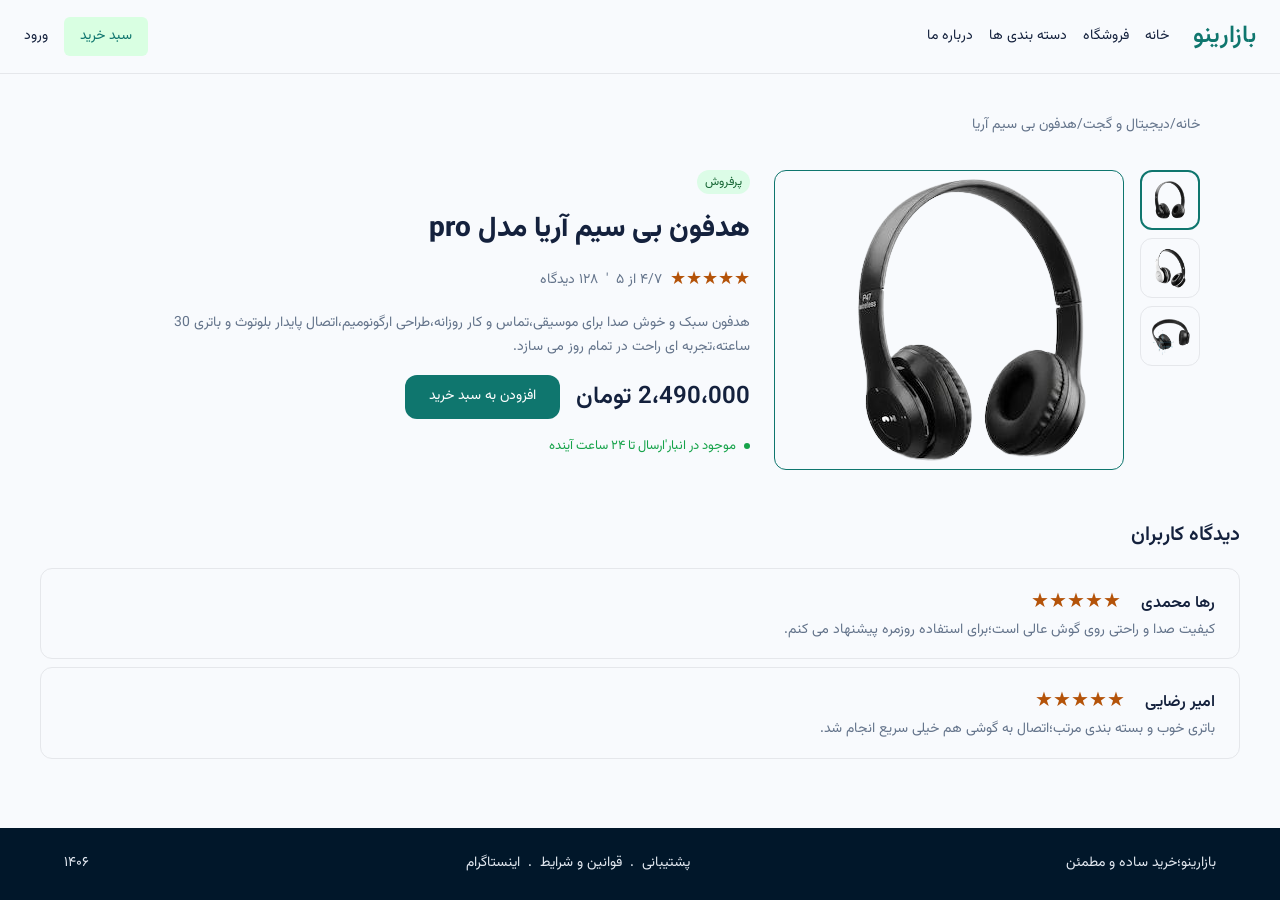
==== commit 938f38a7: "completing some details of html and css" ====
--- a/product.html
+++ b/product.html
@@ -55,9 +55,9 @@
           <span class="badge">پرفروش</span>
           <h1 class="product__title">هدفون بی سیم آریا مدل pro</h1>
           <div class="product__rating">
-            <span class="product__stars">*****</span>
-            <span class="product__score">4/7 از 5</span>
-            <span class="product__count">128 دیدگاه</span>
+            <span class="product__stars">★★★★★</span>
+            <span class="product__score">۴/۷ از ۵</span>
+            <span class="product__count">۱۲۸ دیدگاه</span>
           </div>
           <div class="description">
             <p class="description__info">
@@ -73,7 +73,7 @@
             </button>
           </div>
           <p class="product__stock">
-            موجود در انبار.ارسال تا 24 ساعت آینده
+            موجود در انبار'ارسال تا ۲۴ ساعت آینده
           </p>
         </div>
     </div>
@@ -83,7 +83,7 @@
       <article class="review">
         <div class="review__header">
           <span class="review__author">رها محمدی</span>
-          <span class="review__rate">*****</span>
+          <span class="review__rate">★★★★★</span>
           <p class="review__text">
             کیفیت صدا و راحتی روی گوش عالی است؛برای استفاده روزمره پیشنهاد
             می کنم.
@@ -93,7 +93,7 @@
       <article class="review">
         <div class="review__header">
           <span class="review__author">امیر رضایی</span>
-          <span class="review__rate">*****</span>
+          <span class="review__rate">★★★★★</span>
           <p class="review__text">
             باتری خوب و بسته بندی مرتب؛اتصال به گوشی هم خیلی سریع انجام شد.
           </p>
--- a/css/style.css
+++ b/css/style.css
@@ -9,7 +9,7 @@
 }
 @font-face {
   font-family: Vazirmatn;
-  src: url(../fonts/webfonts/Vazirmatn-ExtraBold.woff2);
+  src: url(../fonts/webfonts/Vazirmatn-SemiBold.woff2);
   font-weight: 600;
   font-display: swap;
 }
@@ -18,7 +18,7 @@
   src: url(../fonts/webfonts/Vazirmatn-ExtraBold.woff2);
   font-weight: 800;
 }
-/*====css var====*/
+/*==========css var=========*/
 :root {
   --color-bg: #f8fafd;
   --color-surface: #f8fafd;
@@ -79,12 +79,13 @@
   color: inherit;
   text-decoration: none;
 }
-/*=======header=======*/
+/*==================header=================*/
 .header {
   background-color: var(--color-surface);
   border-bottom: 1px solid var(--color-border);
 }
 .header__inner {
+  width: 100%;
   max-width: 1440px;
   margin: 0 auto;
   display: flex;
@@ -106,13 +107,13 @@
   font-size: 0.875rem;
 }
 .header__actions {
+  width: 100%;
   display: flex;
   flex-direction: row;
   align-items: center;
+  gap: var(--space-2);
+  font-size: 0.875rem;
   justify-content: flex-end;
-  gap: var(--space-2);
-  font-size: 0.875rem;
-  width: 100%;
 }
 .header__cart {
   background-color: var(--cart-bg);
@@ -171,6 +172,8 @@
   flex-direction: column;
   width: 250px;
   padding: var(--space-3);
+  position: sticky;
+  top: var(--space-3);
 }
 .sidebar__title {
   font-size: 1.125rem;
@@ -183,7 +186,7 @@
 .sidebar__legend {
   margin-bottom: var(--space-1);
   font-weight: 600;
-  font-size: 0.875;
+  font-size: 0.875rem;
 }
 .check__label {
   color: var(--color-text-muted);
@@ -218,6 +221,9 @@
   background: transparent;
   color: inherit;
 }
+.toolbar__search:focus {
+  outline-color: var(--color-primary);
+}
 /*=============card=========*/
 .product-card {
   background-color: var(--color-surface);
@@ -229,7 +235,7 @@
   width: 100%;
   height: 250px;
   object-fit: contain;
-  background-color: #2dd4bf;
+  background-color: #cad2c5;
 }
 .product-card__body {
   padding: var(--space-2);
@@ -261,7 +267,7 @@
   padding: 2px var(--space-1);
   border-radius: 100px;
 }
-/*=======checkbox and radio======*/
+/*=======checkbox and radio sidebar======*/
 .check,
 .radio {
   display: flex;
@@ -378,32 +384,23 @@
   height: 100%;
   display: none;
 }
-#img1:checked ~ .gallery__main .gallery__slide--1 {
-  display: block;
-  overflow: hidden;
-  border-radius: var(--radious-2);
-  object-fit: contain;
-}
-#img2:checked ~ .gallery__main .gallery__slide--2 {
-  display: block;
-  overflow: hidden;
-  border-radius: var(--radious-2);
-  object-fit: contain;
-}
+#img1:checked ~ .gallery__main .gallery__slide--1,
+#img2:checked ~ .gallery__main .gallery__slide--2,
 #img3:checked ~ .gallery__main .gallery__slide--3 {
   display: block;
   overflow: hidden;
   border-radius: var(--radious-2);
   object-fit: contain;
 }
-.gallery__thumb:hover {
-  border-color: var(--color-primary);
-}
-/*#img1:checked ~ .gallery__thumbs .gallery__thumb--1,
+#img1:checked ~ .gallery__thumbs .gallery__thumb--1,
 #img2:checked ~ .gallery__thumbs .gallery__thumb--2,
 #img3:checked ~ .gallery__thumbs .gallery__thumb--3 {
   border-color: var(--color-primary);
-}*/
+  border-width: 2px;
+}
+.gallery__thumb:hover {
+  border-color: var(--color-primary);
+}
 .product__info {
   flex: 1;
   min-width: 0;
@@ -427,13 +424,13 @@
 }
 .product__stars {
   color: var(--star);
-  font-size: 1.5rem;
+  font-size: 1.125rem;
   display: flex;
   align-items: center;
   gap: 4px;
 }
 .product__count::before {
-  content: ".";
+  content: "'";
   margin-inline-end: var(--space-1);
 }
 .badge {
@@ -471,8 +468,18 @@
   background-color: var(--color-primary-hover);
 }
 .product__stock {
+  display: flex;
+  align-items: center;
+  gap: var(--space-1);
   color: var(--stock);
   font-size: 0.8125rem;
+}
+.product__stock::before {
+  content: "";
+  width: 6px;
+  height: 6px;
+  border-radius: 50%;
+  background-color: var(--stock);
 }
 .reviews {
   margin-top: var(--space-6);
@@ -596,7 +603,7 @@
   font-size: 0.875rem;
 }
 .footer__inner {
-  width: 1440px;
+  width: 1200px;
   display: flex;
   flex-direction: row;
   justify-content: space-between;
@@ -635,8 +642,17 @@
   }
 }
 /*================= responsive===========*/
+.filter-toggle {
+  position: absolute;
+  opacity: 0;
+  pointer-events: none;
+}
+.filter-button {
+  display: none;
+}
+
 @media (max-width: 768px) {
-  /*====header====*/
+  /*====header (768)====*/
   .header__inner {
     padding: var(--space-2);
     gap: var(--space-1) var(--space-2);
@@ -646,64 +662,80 @@
   }
   .header__actions {
     gap: var(--space-1);
-  }.header__cart {
+  }
+  .header__cart {
     padding: var(--space-1);
   }
-/*======footer======*/
-.footer__inner {
-  flex-direction: column;
-  text-align: center;
-  width: 100%;
-
-}
-.footer__links {
-  flex-wrap: wrap;
-  justify-content: center;
-  align-items: center;
-}
-/*======catalog==========*/
-.catalog {
-  flex-direction: column;
-}
-.sidebar {
-  display: none;
-}
-.catalog__content {
-  width: 100%;
-}
-.catalog__grid {
-  grid-template-columns: repeat(2,1fr);
-}
-.product {
-  flex-direction: column;
-  gap: var(--space-3);
-}
-.gallery {
-  width: 100%;
-}
-.gallery__main {
-  height: auto;
-  border: 0;
-  overflow: visible;
-}
-.gallery__slide img {
-  width: auto;
-  max-width: 100%;
-  height: auto;
-  object-fit: contain;
-  border: 1px solid var(--color-primary);
-  border-radius: var(--radious-2);
-}
-.gallery__main img {
-  width: 260px;
-}
-.product__info {
-  width: 100%;
-}
-/*=====register======*/
-.register {
-  padding: var(--space-2);
-}
+  /*======footer======*/
+  .footer__inner {
+    flex-direction: column;
+    text-align: center;
+    width: 100%;
+  }
+  .footer__links {
+    flex-wrap: wrap;
+    justify-content: center;
+    align-items: center;
+  }
+  /*======catalog (768)==========*/
+  .catalog {
+    flex-direction: column;
+  }
+  .sidebar {
+    display: none;
+  }
+  .catalog__content {
+    width: 100%;
+  }
+  .catalog__grid {
+    grid-template-columns: repeat(2, 1fr);
+  }
+  .product {
+    flex-direction: column;
+    gap: var(--space-3);
+  }
+  .gallery {
+    width: 100%;
+  }
+  .gallery__main {
+    height: auto;
+    border: 0;
+    overflow: visible;
+  }
+  .gallery__slide img {
+    width: auto;
+    max-width: 100%;
+    height: auto;
+    object-fit: contain;
+    border: 1px solid var(--color-primary);
+    border-radius: var(--radious-2);
+  }
+  .gallery__main img {
+    width: 260px;
+  }
+  .product__info {
+    width: 100%;
+  }
+  /*=====register (768)======*/
+  .register {
+    padding: var(--space-2);
+  }
+  /*=========sidebar button (768)========*/
+  .filter-button {
+    display: flex;
+    flex-direction: column;
+    border: 1px solid var(--color-border);
+    border-radius: 5px;
+    padding: var(--space-1);
+  }
+  .filter-toggle:checked ~ .sidebar {
+    display: block;
+    position: static;
+    width: 100%;
+  }
+  .filter-button:hover {
+    border-color: var(--color-primary);
+  }
 }
 @media (max-width: 480px) {
   .catalog__grid {
@@ -719,10 +751,10 @@
   .form__action {
     flex-direction: column;
   }
-.header__inner {
-  flex-direction: column;
-}
-.header__actions {
-  justify-content: space-between;
-}
-}+  .header__inner {
+    flex-direction: column;
+  }
+  .header__actions {
+    justify-content: space-between;
+  }
+}
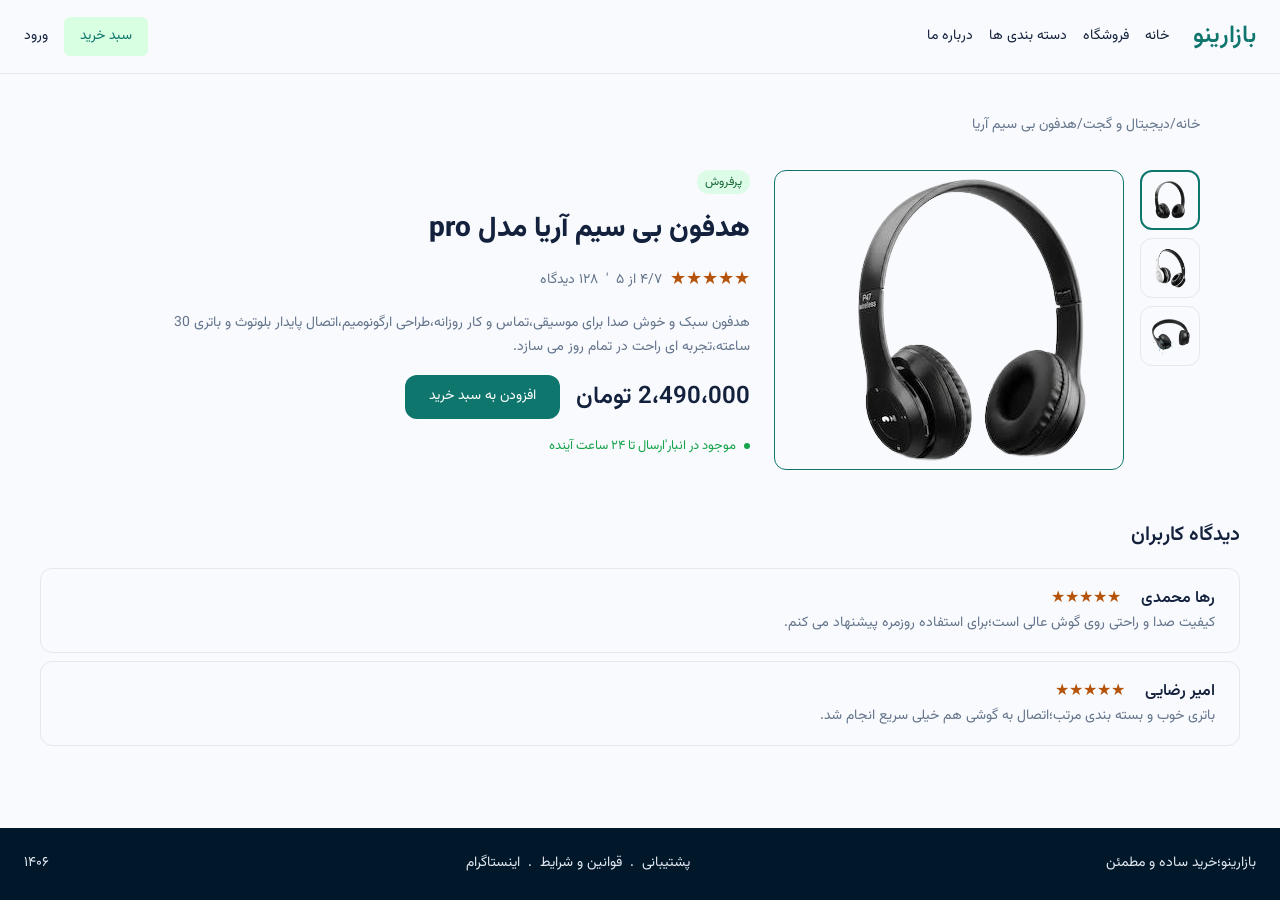
==== commit 4b08a1c6: "update html and css" ====
--- a/product.html
+++ b/product.html
@@ -21,8 +21,8 @@
         <a href="#" class="header__link">درباره ما</a>
       </nav>
       <div class="header__actions">
-        <a href="./register.html" class="header__cart">سبد خرید</a>
-        <a href="#" class="header__login">ورود</a>
+        <a href="#" class="header__cart">سبد خرید</a>
+        <a href="./register.html" class="header__login">ورود</a>
       </div>
     </div>
   </header>
--- a/css/style.css
+++ b/css/style.css
@@ -230,6 +230,10 @@
   border: 1px solid var(--color-border);
   border-radius: var(--radious-2);
   overflow: hidden;
+  box-shadow: var(--shadow);
+}
+.product-card:hover {
+  transform: translateY(-4px);
 }
 .product-card__image {
   width: 100%;
@@ -501,7 +505,6 @@
   margin-left: var(--space-2);
 }
 .review__rate {
-  font-size: 1.25rem;
   color: var(--star);
 }
 .review__text {
@@ -603,7 +606,8 @@
   font-size: 0.875rem;
 }
 .footer__inner {
-  width: 1200px;
+  width: 100%;
+  max-width: 1440px;
   display: flex;
   flex-direction: row;
   justify-content: space-between;
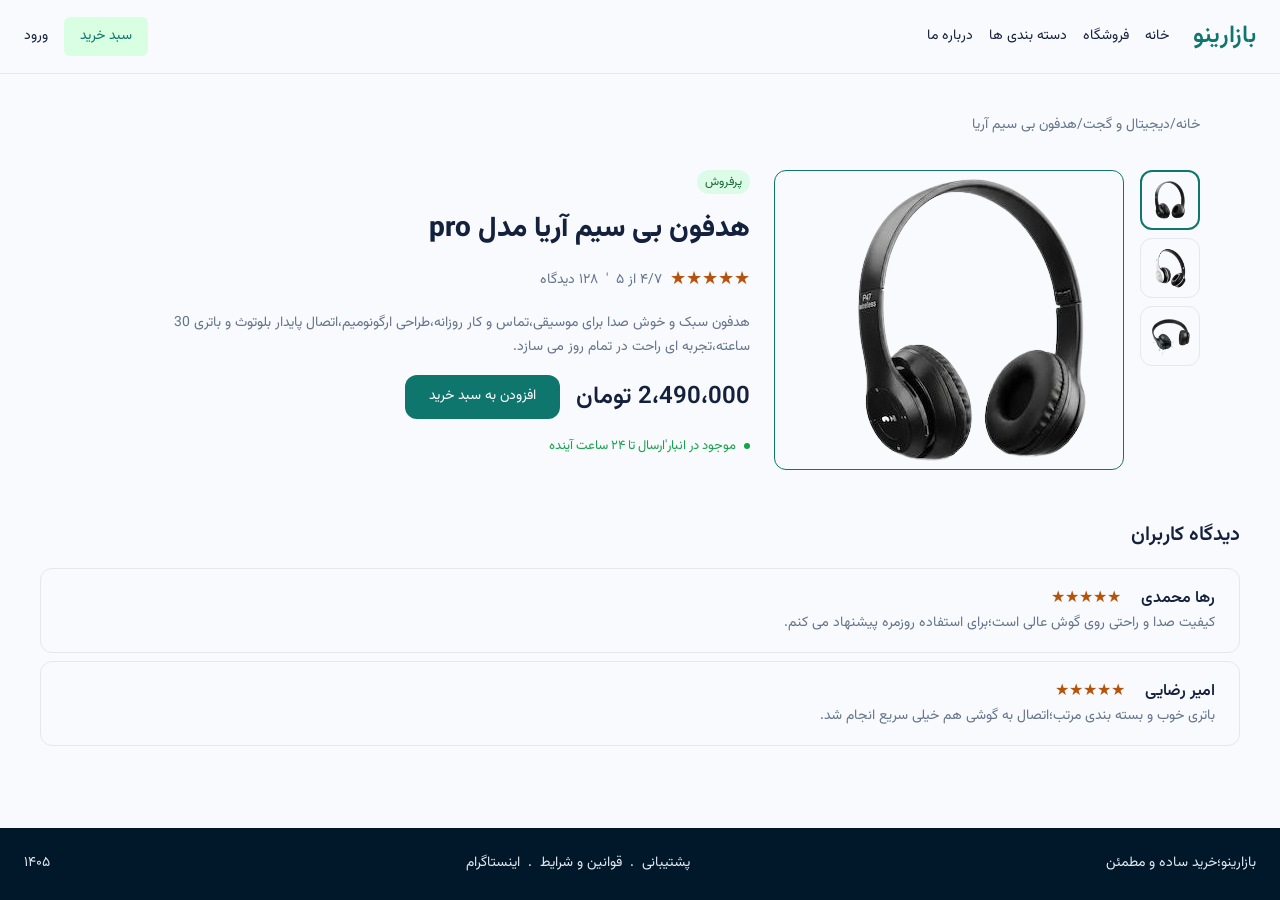
==== commit fd6dceb1: "edit date" ====
--- a/product.html
+++ b/product.html
@@ -110,7 +110,7 @@
         <li><a href="#"></a>قوانین و شرایط</li>
         <li><a href="#"></a>اینستاگرام</li>
       </ul>
-      <p class="footer__year">۱۴۰۶</p>
+      <p class="footer__year">۱۴۰۵</p>
     </div>
   </footer>
 </body>
--- a/css/style.css
+++ b/css/style.css
@@ -55,9 +55,6 @@
   --invalid: #ff0000;
 }
 /*=========base==========*/
-html {
-  width: 100%;
-}
 body {
   font-family: Vazirmatn;
   background: var(--color-bg);
